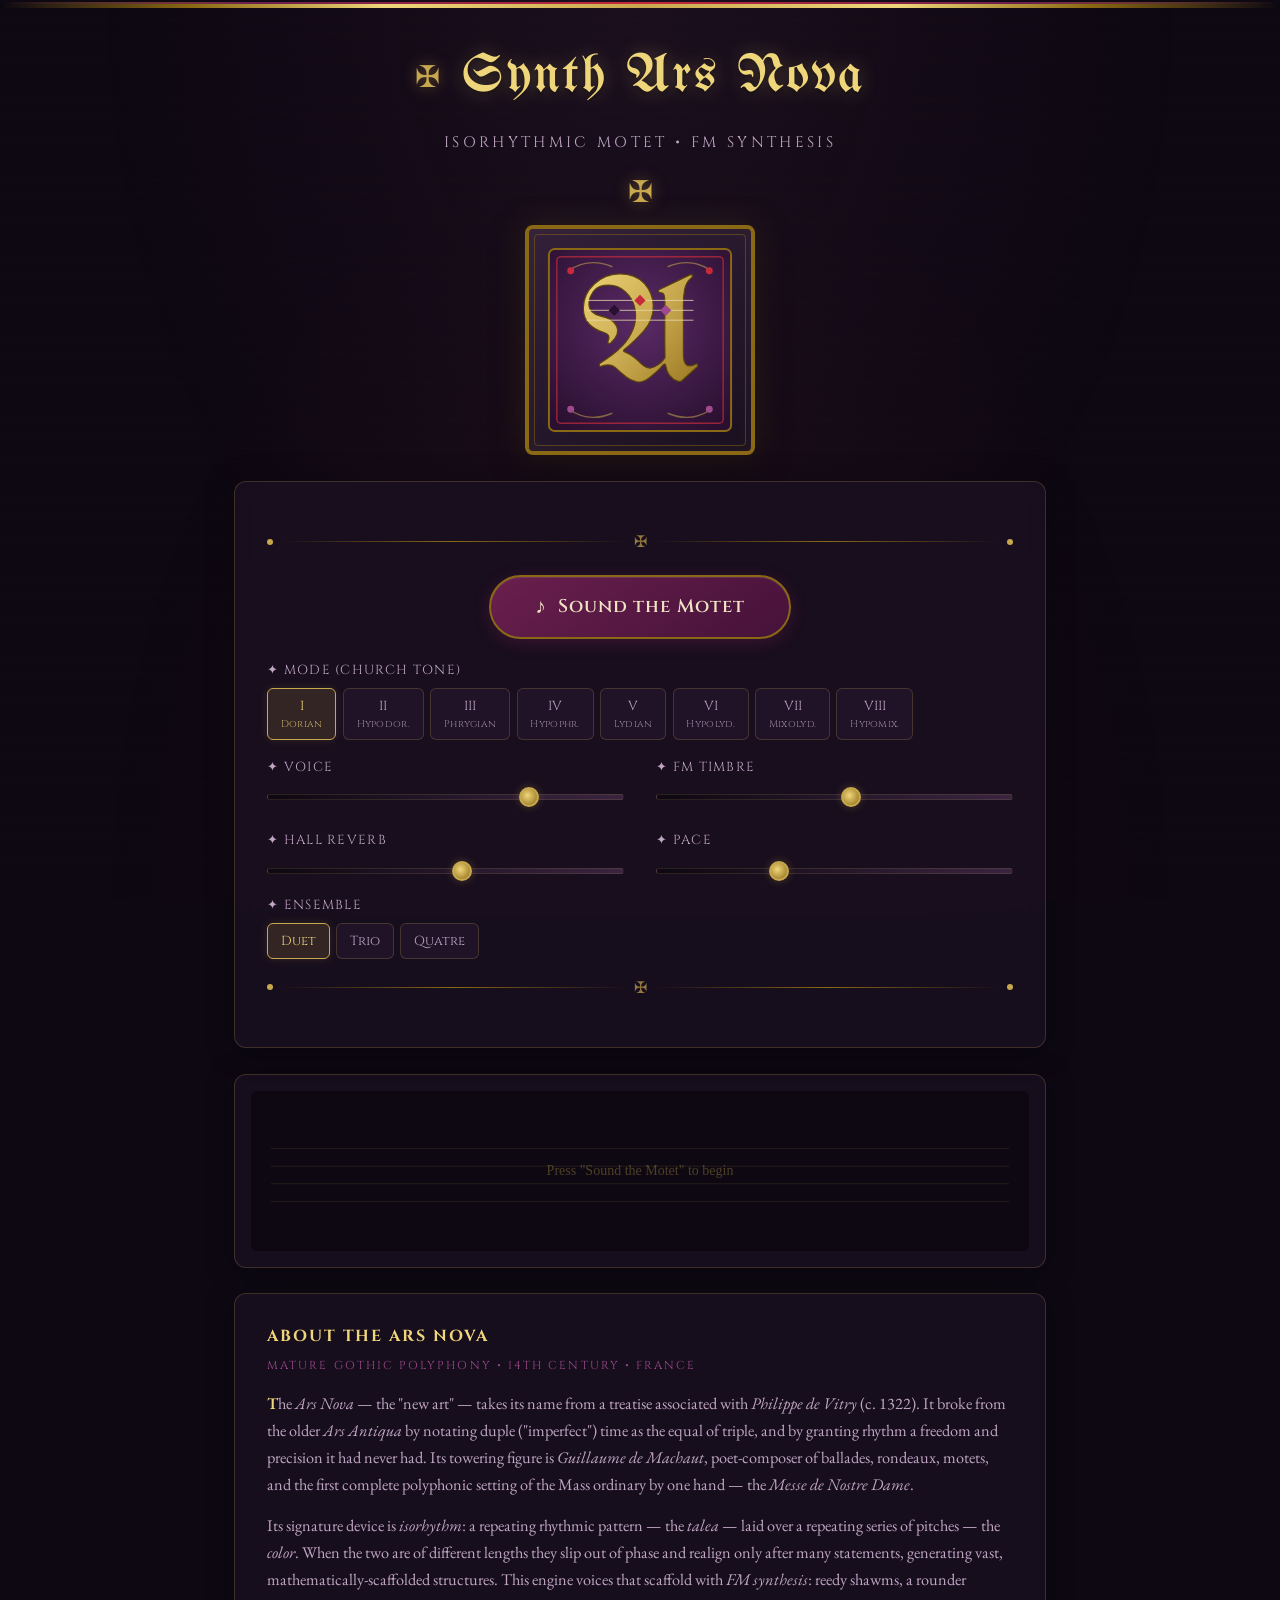
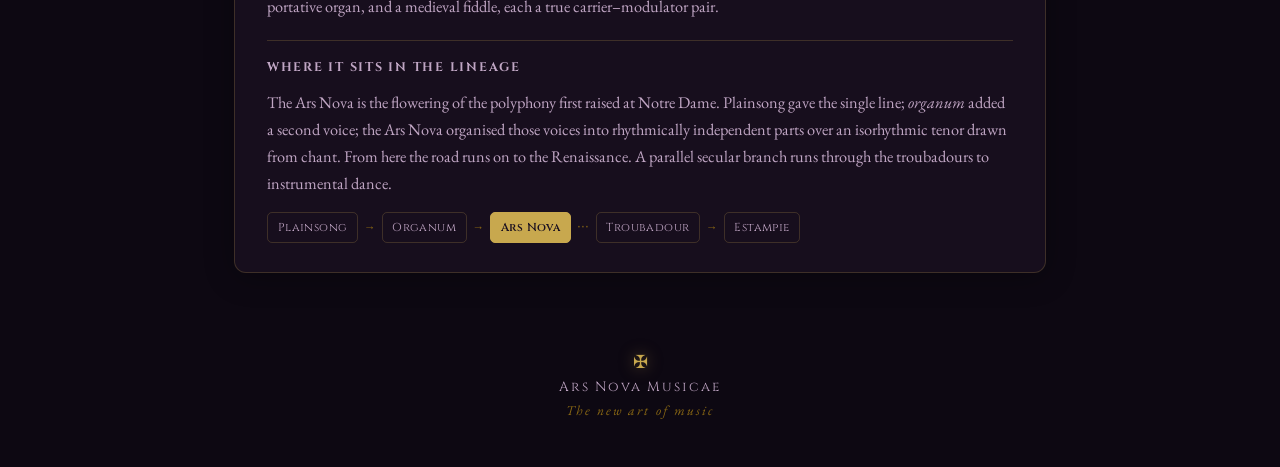
==== desktop.html @ 7fb3051f "Add Synth_ArsNova: high-quality Web Audio synthesizer Recreates an early-Western-music style in the " ====
<!DOCTYPE html>
<html lang="en">
<head>
    <meta charset="UTF-8">
    <meta name="viewport" content="width=device-width, initial-scale=1.0">
    <title>Synth Ars Nova — Isorhythmic FM Synthesizer</title>
    <link rel="preconnect" href="https://fonts.googleapis.com">
    <link rel="preconnect" href="https://fonts.gstatic.com" crossorigin>
    <link href="https://fonts.googleapis.com/css2?family=UnifrakturMaguntia&family=Cinzel:wght@400;600;700&family=EB+Garamond:ital,wght@0,400;0,600;1,400&display=swap" rel="stylesheet">
    <link rel="stylesheet" href="style.css">
</head>
<body>
    <div class="icon-border-top"></div>
    <div class="incense-container" id="incenseContainer"></div>

    <header>
        <div class="cross-ornament">&#x2720;</div>
        <h1>Synth Ars Nova</h1>
        <p class="subtitle">Isorhythmic Motet &#8226; FM Synthesis</p>
        <div class="cross-ornament">&#x2720;</div>
    </header>

    <main>
        <!-- Illuminated initial -->
        <div class="icon-frame" id="mainIcon">
            <svg viewBox="0 0 200 200" xmlns="http://www.w3.org/2000/svg" role="img" aria-label="Illuminated initial A">
                <defs>
                    <linearGradient id="gold" x1="0" y1="0" x2="1" y2="1">
                        <stop offset="0" stop-color="#f0d67a"/><stop offset="0.5" stop-color="#c8a84e"/><stop offset="1" stop-color="#8b6914"/>
                    </linearGradient>
                    <radialGradient id="halo" cx="0.5" cy="0.4" r="0.7">
                        <stop offset="0" stop-color="#5a2a66"/><stop offset="1" stop-color="#2a1030"/>
                    </radialGradient>
                </defs>
                <rect x="8" y="8" width="184" height="184" rx="6" fill="url(#halo)" stroke="#8b6914" stroke-width="2"/>
                <rect x="16" y="16" width="168" height="168" rx="4" fill="none" stroke="#c62b3a" stroke-width="1.5" opacity="0.7"/>
                <!-- vine flourishes -->
                <path d="M28 30 q20 -14 44 -4 M172 30 q-20 -14 -44 -4 M28 170 q20 14 44 4 M172 170 q-20 14 -44 4" fill="none" stroke="#c8a84e" stroke-width="1.4" opacity="0.55"/>
                <circle cx="30" cy="30" r="3.5" fill="#c62b3a"/><circle cx="170" cy="30" r="3.5" fill="#c62b3a"/>
                <circle cx="30" cy="170" r="3.5" fill="#9e4a8c"/><circle cx="170" cy="170" r="3.5" fill="#9e4a8c"/>
                <!-- initial A -->
                <text x="100" y="140" text-anchor="middle" font-family="UnifrakturMaguntia, serif" font-size="150" fill="url(#gold)" stroke="#5a4408" stroke-width="1.2">A</text>
                <!-- isorhythmic tenor grid with two taleae -->
                <g opacity="0.8" stroke="#e8d9b0" stroke-width="1">
                    <line x1="46" y1="60" x2="154" y2="60"/><line x1="46" y1="70" x2="154" y2="70"/><line x1="46" y1="80" x2="154" y2="80"/>
                </g>
                <rect x="70" y="66" width="8" height="8" fill="#2a1030" transform="rotate(45 74 70)"/>
                <rect x="96" y="56" width="8" height="8" fill="#c62b3a" transform="rotate(45 100 60)"/>
                <rect x="122" y="66" width="8" height="8" fill="#9e4a8c" transform="rotate(45 126 70)"/>
            </svg>
        </div>

        <div class="controls-panel">
            <div class="ornament-line"><span class="ornament-dot"></span><span class="ornament-rule"></span><span class="ornament-cross">&#x2720;</span><span class="ornament-rule"></span><span class="ornament-dot"></span></div>

            <div class="transport">
                <button class="btn-chant" id="btnChant" onclick="toggleChant()">
                    <span class="btn-icon">&#x266A;</span>
                    <span class="btn-text">Sound the Motet</span>
                </button>
            </div>

            <!-- Church modes -->
            <div class="control-group">
                <label class="control-label">&#x2726; Mode (Church Tone)</label>
                <div class="mode-selector">
                    <button class="mode-btn active" data-mode="1" onclick="setMode(1)">I<small>Dorian</small></button>
                    <button class="mode-btn" data-mode="2" onclick="setMode(2)">II<small>Hypodor.</small></button>
                    <button class="mode-btn" data-mode="3" onclick="setMode(3)">III<small>Phrygian</small></button>
                    <button class="mode-btn" data-mode="4" onclick="setMode(4)">IV<small>Hypophr.</small></button>
                    <button class="mode-btn" data-mode="5" onclick="setMode(5)">V<small>Lydian</small></button>
                    <button class="mode-btn" data-mode="6" onclick="setMode(6)">VI<small>Hypolyd.</small></button>
                    <button class="mode-btn" data-mode="7" onclick="setMode(7)">VII<small>Mixolyd.</small></button>
                    <button class="mode-btn" data-mode="8" onclick="setMode(8)">VIII<small>Hypomix.</small></button>
                </div>
            </div>

            <div class="sliders-grid">
                <div class="control-group"><label class="control-label">&#x2726; Voice</label><input type="range" class="slider" id="voiceVol" min="0" max="100" value="75" oninput="updateVoice()"></div>
                <div class="control-group"><label class="control-label">&#x2726; FM Timbre</label><input type="range" class="slider" id="brightAmt" min="0" max="100" value="55" oninput="updateBright()"></div>
                <div class="control-group"><label class="control-label">&#x2726; Hall Reverb</label><input type="range" class="slider" id="reverbMix" min="0" max="100" value="55" oninput="updateReverb()"></div>
                <div class="control-group"><label class="control-label">&#x2726; Pace</label><input type="range" class="slider" id="tempoSlider" min="44" max="104" value="64" oninput="updateTempo()"></div>
            </div>

            <div class="control-group">
                <label class="control-label">&#x2726; Ensemble</label>
                <div class="mode-selector">
                    <button class="choir-btn active" data-voices="2" onclick="setVoices(2)">Duet</button>
                    <button class="choir-btn" data-voices="3" onclick="setVoices(3)">Trio</button>
                    <button class="choir-btn" data-voices="4" onclick="setVoices(4)">Quatre</button>
                </div>
            </div>

            <div class="ornament-line"><span class="ornament-dot"></span><span class="ornament-rule"></span><span class="ornament-cross">&#x2720;</span><span class="ornament-rule"></span><span class="ornament-dot"></span></div>
        </div>

        <div class="visualization-frame">
            <canvas id="vizCanvas" width="800" height="200"></canvas>
        </div>

        <!-- About this style -->
        <div class="about-panel">
            <h2>About the Ars Nova</h2>
            <div class="era">Mature Gothic polyphony &#8226; 14th century &#8226; France</div>
            <p><span class="drop">T</span>he <em>Ars Nova</em> &mdash; the "new art" &mdash; takes its name from a treatise associated with <em>Philippe de Vitry</em> (c. 1322). It broke from the older <em>Ars Antiqua</em> by notating duple ("imperfect") time as the equal of triple, and by granting rhythm a freedom and precision it had never had. Its towering figure is <em>Guillaume de Machaut</em>, poet-composer of ballades, rondeaux, motets, and the first complete polyphonic setting of the Mass ordinary by one hand &mdash; the <em>Messe de Nostre&nbsp;Dame</em>.</p>
            <p>Its signature device is <em>isorhythm</em>: a repeating rhythmic pattern &mdash; the <em>talea</em> &mdash; laid over a repeating series of pitches &mdash; the <em>color</em>. When the two are of different lengths they slip out of phase and realign only after many statements, generating vast, mathematically-scaffolded structures. This engine voices that scaffold with <em>FM synthesis</em>: reedy shawms, a rounder portative organ, and a medieval fiddle, each a true carrier&ndash;modulator pair.</p>
            <div class="lineage">
                <h3>Where it sits in the lineage</h3>
                <p>The Ars Nova is the flowering of the polyphony first raised at Notre&nbsp;Dame. Plainsong gave the single line; <em>organum</em> added a second voice; the Ars Nova organised those voices into rhythmically independent parts over an isorhythmic tenor drawn from chant. From here the road runs on to the Renaissance. A parallel secular branch runs through the troubadours to instrumental dance.</p>
                <div class="lineage-chain">
                    <a href="https://brendanjameslynskey.github.io/Synth_Gregorian/">Plainsong</a>
                    <span class="arrow">&rarr;</span>
                    <a href="https://brendanjameslynskey.github.io/Synth_Organum/">Organum</a>
                    <span class="arrow">&rarr;</span>
                    <span class="node current">Ars Nova</span>
                    <span class="arrow">&#8231;&#8231;&#8231;</span>
                    <a href="https://brendanjameslynskey.github.io/Synth_Troubadour/">Troubadour</a>
                    <span class="arrow">&rarr;</span>
                    <a href="https://brendanjameslynskey.github.io/Synth_Estampie/">Estampie</a>
                </div>
            </div>
        </div>
    </main>

    <footer>
        <div class="cross-ornament small">&#x2720;</div>
        <p>Ars Nova Musicae</p>
        <p class="latin">The new art of music</p>
    </footer>

    <script src="arsnova-engine.js"></script>
    <script src="app.js"></script>
</body>
</html>
---- style.css ----
/* === Synth Ars Nova — Styles (courtly Gothic: vermilion, royal purple, gold) === */

:root {
    --gold: #c8a84e;
    --gold-bright: #f0d67a;
    --gold-dark: #8b6914;
    --accent: #6a1f4d;          /* royal purple rubric */
    --accent-light: #9e4a8c;
    --vermilion: #c62b3a;
    --ink: #1a1020;
    --ink-deep: #0d0812;
    --panel-line: rgba(200, 168, 78, 0.22);
    --parchment: #efe3c4;
    --text-main: #e8d9b0;
    --text-dim: #c0a6c4;
    --bg-dark: #0d0812;
    --bg-panel: rgba(26, 16, 32, 0.85);
}

* { margin: 0; padding: 0; box-sizing: border-box; }

body {
    font-family: 'EB Garamond', 'Cormorant Garamond', Georgia, serif;
    background: var(--bg-dark);
    color: var(--text-main);
    min-height: 100vh;
    overflow-x: hidden;
    position: relative;
}

body::before {
    content: '';
    position: fixed;
    inset: 0;
    background:
        radial-gradient(ellipse at 50% 0%, rgba(158, 74, 140, 0.10) 0%, transparent 60%),
        radial-gradient(ellipse at 50% 100%, rgba(198, 43, 58, 0.07) 0%, transparent 60%);
    pointer-events: none;
    z-index: 0;
}

/* Faint ruled-manuscript / tenor-grid texture */
body::after {
    content: '';
    position: fixed;
    inset: 0;
    background-image:
        url("data:image/svg+xml,%3Csvg xmlns='http://www.w3.org/2000/svg' width='80' height='80' viewBox='0 0 80 80'%3E%3Cpath d='M0 20h80M0 34h80M0 48h80M0 62h80' stroke='%23c8a84e' stroke-width='0.3' opacity='0.05'/%3E%3C/svg%3E");
    pointer-events: none;
    z-index: 0;
}

.icon-border-top {
    height: 6px;
    background: linear-gradient(90deg, transparent 0%, var(--gold-dark) 15%, var(--gold-bright) 30%, var(--gold) 50%, var(--gold-bright) 70%, var(--gold-dark) 85%, transparent 100%);
    position: relative;
    z-index: 10;
}
.icon-border-top::after {
    content: '';
    display: block;
    height: 2px;
    margin-top: 2px;
    background: linear-gradient(90deg, transparent 0%, var(--accent) 20%, var(--vermilion) 50%, var(--accent) 80%, transparent 100%);
}

/* Floating gilt motes */
.incense-container { position: fixed; inset: 0; pointer-events: none; z-index: 1; overflow: hidden; }
.smoke-particle {
    position: absolute;
    width: 4px; height: 4px;
    background: radial-gradient(circle, rgba(240, 214, 122, 0.35), transparent);
    border-radius: 50%;
    animation: smokeRise linear forwards;
}
@keyframes smokeRise {
    0% { opacity: 0; transform: translateY(0) translateX(0) scale(1); }
    20% { opacity: 0.4; }
    100% { opacity: 0; transform: translateY(-420px) translateX(var(--drift)) scale(7); }
}

header {
    text-align: center;
    padding: 2.5rem 1rem 1.2rem;
    position: relative;
    z-index: 5;
    display: flex;
    align-items: center;
    justify-content: center;
    gap: 1.4rem;
    flex-wrap: wrap;
}
.cross-ornament { font-size: 1.9rem; color: var(--gold); text-shadow: 0 0 15px rgba(200, 168, 78, 0.5); line-height: 1; }
.cross-ornament.small { font-size: 1.1rem; }

h1 {
    font-family: 'UnifrakturMaguntia', 'Cinzel', serif;
    font-size: clamp(2rem, 5vw, 3.4rem);
    font-weight: 400;
    color: var(--gold-bright);
    text-shadow: 0 0 20px rgba(240, 214, 122, 0.3), 0 2px 4px rgba(0, 0, 0, 0.5);
    letter-spacing: 0.04em;
}
.subtitle {
    font-family: 'Cinzel', serif;
    font-size: 0.95rem;
    color: var(--text-dim);
    letter-spacing: 0.22em;
    text-transform: uppercase;
    margin-top: 0.3rem;
    flex-basis: 100%;
}

main { max-width: 860px; margin: 0 auto; padding: 0 1.5rem 3rem; position: relative; z-index: 5; }

/* Illuminated-initial frame (inline SVG lives inside) */
.icon-frame {
    width: 230px;
    margin: 0 auto 1.6rem;
    padding: 12px;
    background: linear-gradient(145deg, #33203a, #1a1020);
    border: 4px solid var(--gold-dark);
    border-radius: 8px;
    box-shadow: 0 0 30px rgba(200, 168, 78, 0.15), inset 0 0 20px rgba(200, 168, 78, 0.05), 0 8px 32px rgba(0, 0, 0, 0.5);
    position: relative;
    cursor: pointer;
    transition: box-shadow 0.5s ease, transform 0.3s ease;
    overflow: hidden;
}
.icon-frame:hover { box-shadow: 0 0 50px rgba(200, 168, 78, 0.25), inset 0 0 30px rgba(200, 168, 78, 0.08), 0 8px 32px rgba(0, 0, 0, 0.5); transform: scale(1.02); }
.icon-frame.active { box-shadow: 0 0 60px rgba(240, 214, 122, 0.35), inset 0 0 30px rgba(158, 74, 140, 0.15), 0 8px 32px rgba(0, 0, 0, 0.5); border-color: var(--gold-bright); }
.icon-frame::before { content: ''; position: absolute; inset: 5px; border: 1px solid var(--gold-dark); border-radius: 4px; opacity: 0.5; pointer-events: none; z-index: 2; }
.icon-frame svg { width: 100%; height: auto; display: block; position: relative; z-index: 1; }

.controls-panel {
    background: var(--bg-panel);
    border: 1px solid var(--panel-line);
    border-radius: 12px;
    padding: 2rem;
    margin-bottom: 1.6rem;
    backdrop-filter: blur(10px);
    box-shadow: 0 4px 30px rgba(0, 0, 0, 0.3);
}

.ornament-line { display: flex; align-items: center; gap: 0.5rem; margin: 1.1rem 0; }
.ornament-dot { width: 6px; height: 6px; background: var(--gold); border-radius: 50%; flex-shrink: 0; }
.ornament-rule { flex: 1; height: 1px; background: linear-gradient(90deg, transparent, var(--gold-dark), transparent); }
.ornament-cross { color: var(--gold); font-size: 1rem; flex-shrink: 0; opacity: 0.7; }

.transport { display: flex; justify-content: center; margin: 1.4rem 0; }
.btn-chant {
    font-family: 'Cinzel', serif;
    font-size: 1.15rem;
    font-weight: 600;
    color: var(--parchment);
    background: linear-gradient(145deg, var(--accent), #45123a);
    border: 2px solid var(--gold-dark);
    border-radius: 50px;
    padding: 1rem 2.8rem;
    cursor: pointer;
    transition: all 0.3s ease;
    display: flex;
    align-items: center;
    gap: 0.7rem;
    box-shadow: 0 4px 15px rgba(106, 31, 77, 0.4), inset 0 1px 0 rgba(255, 255, 255, 0.1);
    letter-spacing: 0.05em;
}
.btn-chant:hover { background: linear-gradient(145deg, var(--accent-light), var(--accent)); border-color: var(--gold); box-shadow: 0 4px 20px rgba(106, 31, 77, 0.6), 0 0 20px rgba(200, 168, 78, 0.2); transform: translateY(-1px); }
.btn-chant:active { transform: translateY(1px); }
.btn-chant.playing { background: linear-gradient(145deg, #7a1f2a, #55131c); border-color: var(--gold-bright); animation: glowPulse 3s ease-in-out infinite; }
@keyframes glowPulse {
    0%, 100% { box-shadow: 0 4px 20px rgba(198, 43, 58, 0.4), 0 0 20px rgba(240, 214, 122, 0.1); }
    50% { box-shadow: 0 4px 25px rgba(198, 43, 58, 0.6), 0 0 35px rgba(240, 214, 122, 0.25); }
}
.btn-icon { font-size: 1.3rem; }

.control-label { display: block; font-family: 'Cinzel', serif; font-size: 0.82rem; color: var(--text-dim); letter-spacing: 0.1em; margin-bottom: 0.55rem; text-transform: uppercase; }
.control-group { margin-bottom: 1.1rem; }

.mode-selector { display: flex; gap: 0.4rem; flex-wrap: wrap; }
.mode-btn, .choir-btn {
    font-family: 'Cinzel', serif;
    font-size: 0.82rem;
    color: var(--text-dim);
    background: rgba(40, 24, 48, 0.6);
    border: 1px solid var(--panel-line);
    border-radius: 6px;
    padding: 0.5rem 0.8rem;
    cursor: pointer;
    transition: all 0.2s ease;
    min-width: 46px;
    text-align: center;
}
.mode-btn:hover, .choir-btn:hover { background: rgba(158, 74, 140, 0.15); border-color: var(--gold-dark); }
.mode-btn.active, .choir-btn.active { color: var(--gold-bright); background: rgba(200, 168, 78, 0.15); border-color: var(--gold); box-shadow: 0 0 10px rgba(200, 168, 78, 0.15); }
.mode-btn small { display: block; font-size: 0.62rem; letter-spacing: 0.03em; opacity: 0.75; margin-top: 2px; }

.sliders-grid { display: grid; grid-template-columns: 1fr 1fr; gap: 0.5rem 2rem; }
@media (max-width: 600px) { .sliders-grid { grid-template-columns: 1fr; } }

.slider {
    -webkit-appearance: none; appearance: none;
    width: 100%; height: 6px;
    background: linear-gradient(90deg, var(--ink-deep), #3a2440);
    border-radius: 3px; outline: none;
    border: 1px solid rgba(200, 168, 78, 0.15);
}
.slider::-webkit-slider-thumb { -webkit-appearance: none; appearance: none; width: 20px; height: 20px; background: radial-gradient(circle at 40% 40%, var(--gold-bright), var(--gold-dark)); border-radius: 50%; cursor: pointer; border: 2px solid var(--gold); box-shadow: 0 0 8px rgba(200, 168, 78, 0.3); }
.slider::-webkit-slider-thumb:hover { box-shadow: 0 0 15px rgba(200, 168, 78, 0.5); }
.slider::-moz-range-thumb { width: 20px; height: 20px; background: radial-gradient(circle at 40% 40%, var(--gold-bright), var(--gold-dark)); border-radius: 50%; cursor: pointer; border: 2px solid var(--gold); box-shadow: 0 0 8px rgba(200, 168, 78, 0.3); }

.visualization-frame { background: var(--bg-panel); border: 1px solid var(--panel-line); border-radius: 12px; padding: 1rem; overflow: hidden; box-shadow: 0 4px 30px rgba(0, 0, 0, 0.3); margin-bottom: 1.6rem; }
#vizCanvas { width: 100%; height: 160px; display: block; border-radius: 6px; }

/* About-this-style panel */
.about-panel {
    background: var(--bg-panel);
    border: 1px solid var(--panel-line);
    border-radius: 12px;
    padding: 1.8rem 2rem;
    box-shadow: 0 4px 30px rgba(0, 0, 0, 0.3);
    line-height: 1.65;
}
.about-panel h2 { font-family: 'Cinzel', serif; font-size: 1rem; letter-spacing: 0.12em; text-transform: uppercase; color: var(--gold-bright); margin-bottom: 0.4rem; }
.about-panel .era { font-family: 'Cinzel', serif; font-size: 0.72rem; letter-spacing: 0.18em; text-transform: uppercase; color: var(--accent-light); margin-bottom: 1rem; }
.about-panel p { color: var(--text-dim); font-size: 1.02rem; margin-bottom: 0.9rem; }
.about-panel p:last-child { margin-bottom: 0; }
.about-panel .drop { color: var(--gold-bright); font-weight: 600; }
.lineage { margin-top: 1.2rem; padding-top: 1.1rem; border-top: 1px solid var(--panel-line); }
.lineage h3 { font-family: 'Cinzel', serif; font-size: 0.78rem; letter-spacing: 0.14em; text-transform: uppercase; color: var(--text-dim); margin-bottom: 0.7rem; }
.lineage-chain { display: flex; flex-wrap: wrap; gap: 0.35rem; align-items: center; font-family: 'Cinzel', serif; font-size: 0.72rem; letter-spacing: 0.04em; }
.lineage-chain a, .lineage-chain span.node { color: var(--text-dim); text-decoration: none; padding: 0.3rem 0.6rem; border: 1px solid var(--panel-line); border-radius: 5px; transition: all 0.2s ease; white-space: nowrap; }
.lineage-chain a:hover { color: var(--gold-bright); border-color: var(--gold); }
.lineage-chain span.node.current { color: var(--ink); background: var(--gold); border-color: var(--gold); font-weight: 600; }
.lineage-chain .arrow { color: var(--gold-dark); }

footer { text-align: center; padding: 2rem 1rem 3rem; position: relative; z-index: 5; }
footer p { font-family: 'Cinzel', serif; font-size: 0.85rem; color: var(--text-dim); letter-spacing: 0.15em; margin-top: 0.5rem; }
footer .latin { font-family: 'EB Garamond', serif; font-style: italic; font-size: 0.85rem; color: var(--gold-dark); margin-top: 0.3rem; }

::-webkit-scrollbar { width: 8px; }
::-webkit-scrollbar-track { background: var(--bg-dark); }
::-webkit-scrollbar-thumb { background: var(--gold-dark); border-radius: 4px; }
::-webkit-scrollbar-thumb:hover { background: var(--gold); }
::selection { background: rgba(158, 74, 140, 0.35); color: var(--parchment); }
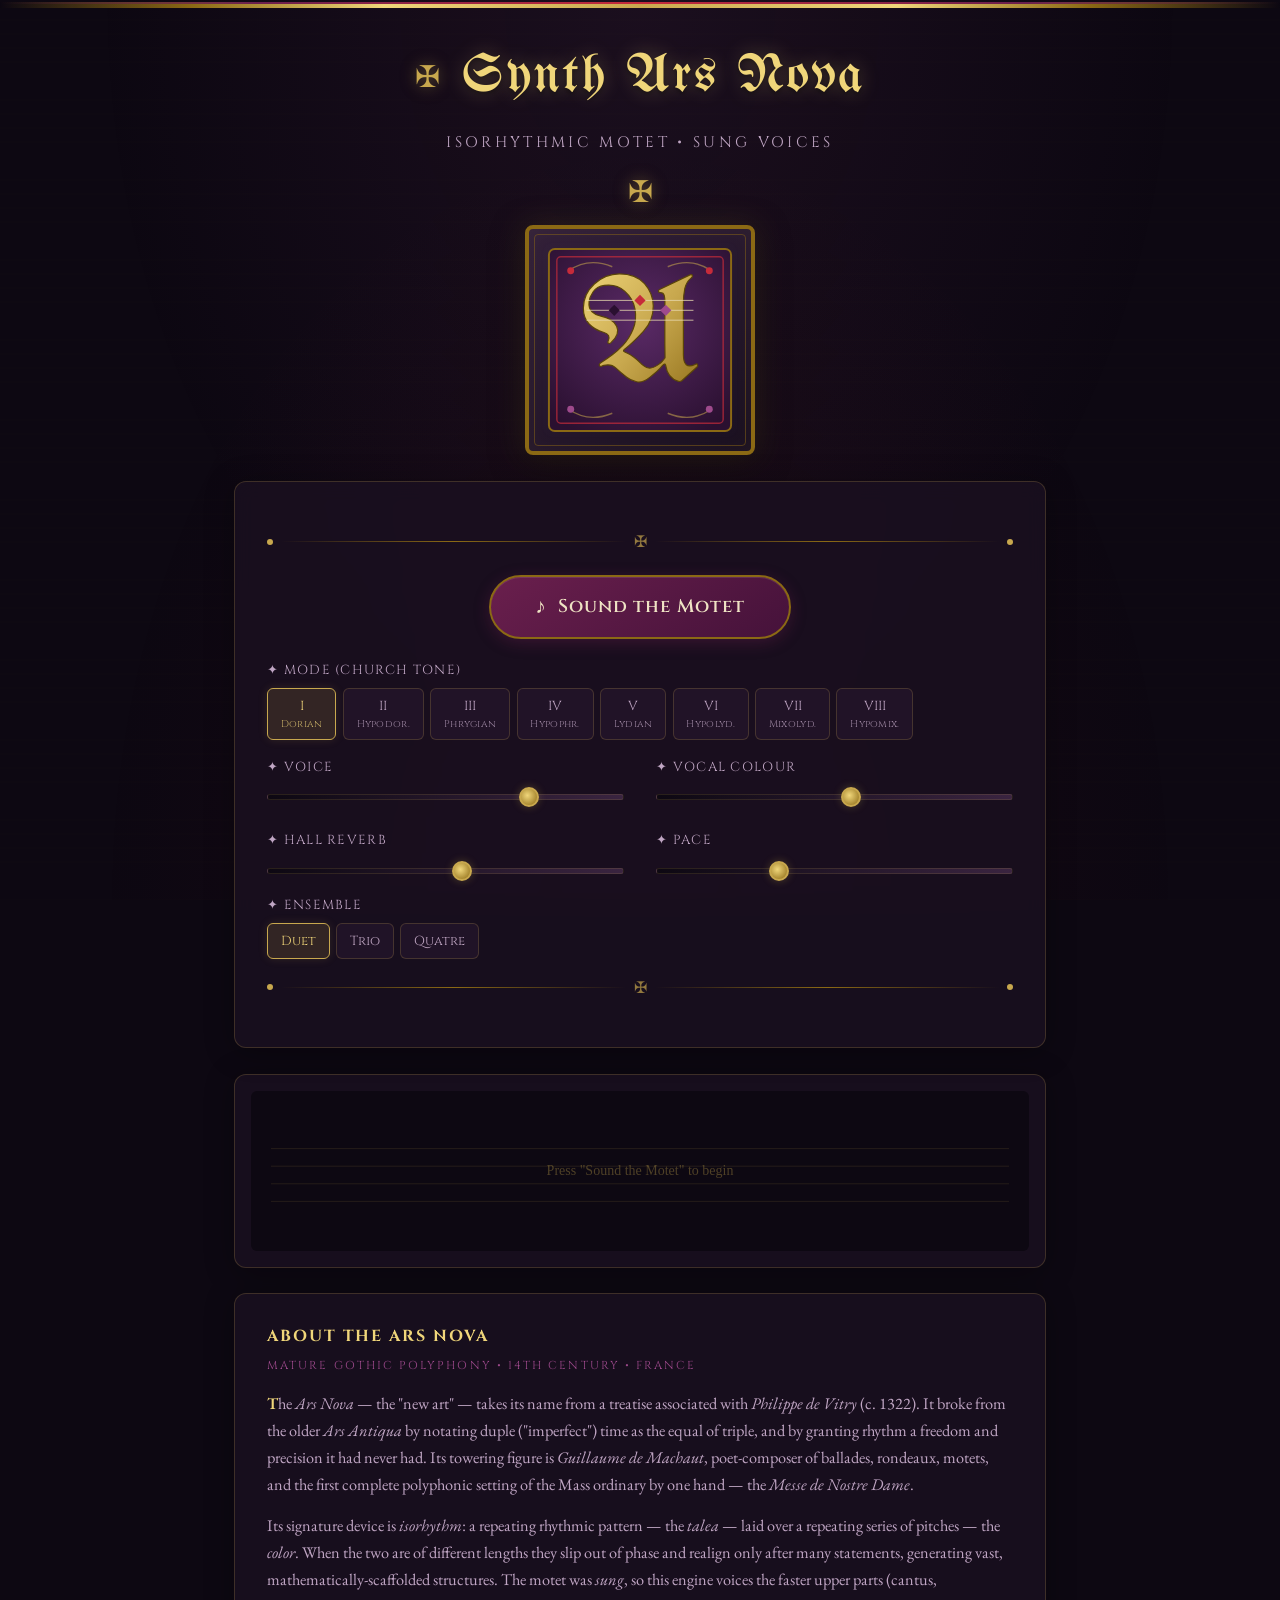
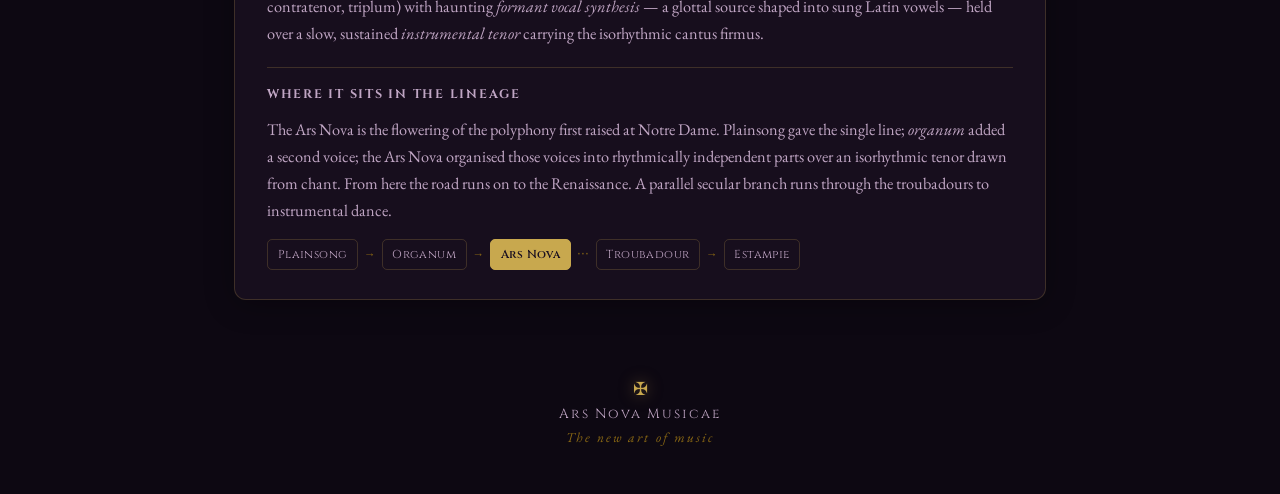
==== commit 284c6c09: "Rework Ars Nova to sung voices (formant synthesis) over instrumental tenor The isorhythmic motet was" ====
--- a/desktop.html
+++ b/desktop.html
@@ -16,7 +16,7 @@
     <header>
         <div class="cross-ornament">&#x2720;</div>
         <h1>Synth Ars Nova</h1>
-        <p class="subtitle">Isorhythmic Motet &#8226; FM Synthesis</p>
+        <p class="subtitle">Isorhythmic Motet &#8226; Sung Voices</p>
         <div class="cross-ornament">&#x2720;</div>
     </header>
 
@@ -77,7 +77,7 @@
 
             <div class="sliders-grid">
                 <div class="control-group"><label class="control-label">&#x2726; Voice</label><input type="range" class="slider" id="voiceVol" min="0" max="100" value="75" oninput="updateVoice()"></div>
-                <div class="control-group"><label class="control-label">&#x2726; FM Timbre</label><input type="range" class="slider" id="brightAmt" min="0" max="100" value="55" oninput="updateBright()"></div>
+                <div class="control-group"><label class="control-label">&#x2726; Vocal Colour</label><input type="range" class="slider" id="brightAmt" min="0" max="100" value="55" oninput="updateBright()"></div>
                 <div class="control-group"><label class="control-label">&#x2726; Hall Reverb</label><input type="range" class="slider" id="reverbMix" min="0" max="100" value="55" oninput="updateReverb()"></div>
                 <div class="control-group"><label class="control-label">&#x2726; Pace</label><input type="range" class="slider" id="tempoSlider" min="44" max="104" value="64" oninput="updateTempo()"></div>
             </div>
@@ -103,7 +103,7 @@
             <h2>About the Ars Nova</h2>
             <div class="era">Mature Gothic polyphony &#8226; 14th century &#8226; France</div>
             <p><span class="drop">T</span>he <em>Ars Nova</em> &mdash; the "new art" &mdash; takes its name from a treatise associated with <em>Philippe de Vitry</em> (c. 1322). It broke from the older <em>Ars Antiqua</em> by notating duple ("imperfect") time as the equal of triple, and by granting rhythm a freedom and precision it had never had. Its towering figure is <em>Guillaume de Machaut</em>, poet-composer of ballades, rondeaux, motets, and the first complete polyphonic setting of the Mass ordinary by one hand &mdash; the <em>Messe de Nostre&nbsp;Dame</em>.</p>
-            <p>Its signature device is <em>isorhythm</em>: a repeating rhythmic pattern &mdash; the <em>talea</em> &mdash; laid over a repeating series of pitches &mdash; the <em>color</em>. When the two are of different lengths they slip out of phase and realign only after many statements, generating vast, mathematically-scaffolded structures. This engine voices that scaffold with <em>FM synthesis</em>: reedy shawms, a rounder portative organ, and a medieval fiddle, each a true carrier&ndash;modulator pair.</p>
+            <p>Its signature device is <em>isorhythm</em>: a repeating rhythmic pattern &mdash; the <em>talea</em> &mdash; laid over a repeating series of pitches &mdash; the <em>color</em>. When the two are of different lengths they slip out of phase and realign only after many statements, generating vast, mathematically-scaffolded structures. The motet was <em>sung</em>, so this engine voices the faster upper parts (cantus, contratenor, triplum) with haunting <em>formant vocal synthesis</em> &mdash; a glottal source shaped into sung Latin vowels &mdash; held over a slow, sustained <em>instrumental tenor</em> carrying the isorhythmic cantus firmus.</p>
             <div class="lineage">
                 <h3>Where it sits in the lineage</h3>
                 <p>The Ars Nova is the flowering of the polyphony first raised at Notre&nbsp;Dame. Plainsong gave the single line; <em>organum</em> added a second voice; the Ars Nova organised those voices into rhythmically independent parts over an isorhythmic tenor drawn from chant. From here the road runs on to the Renaissance. A parallel secular branch runs through the troubadours to instrumental dance.</p>
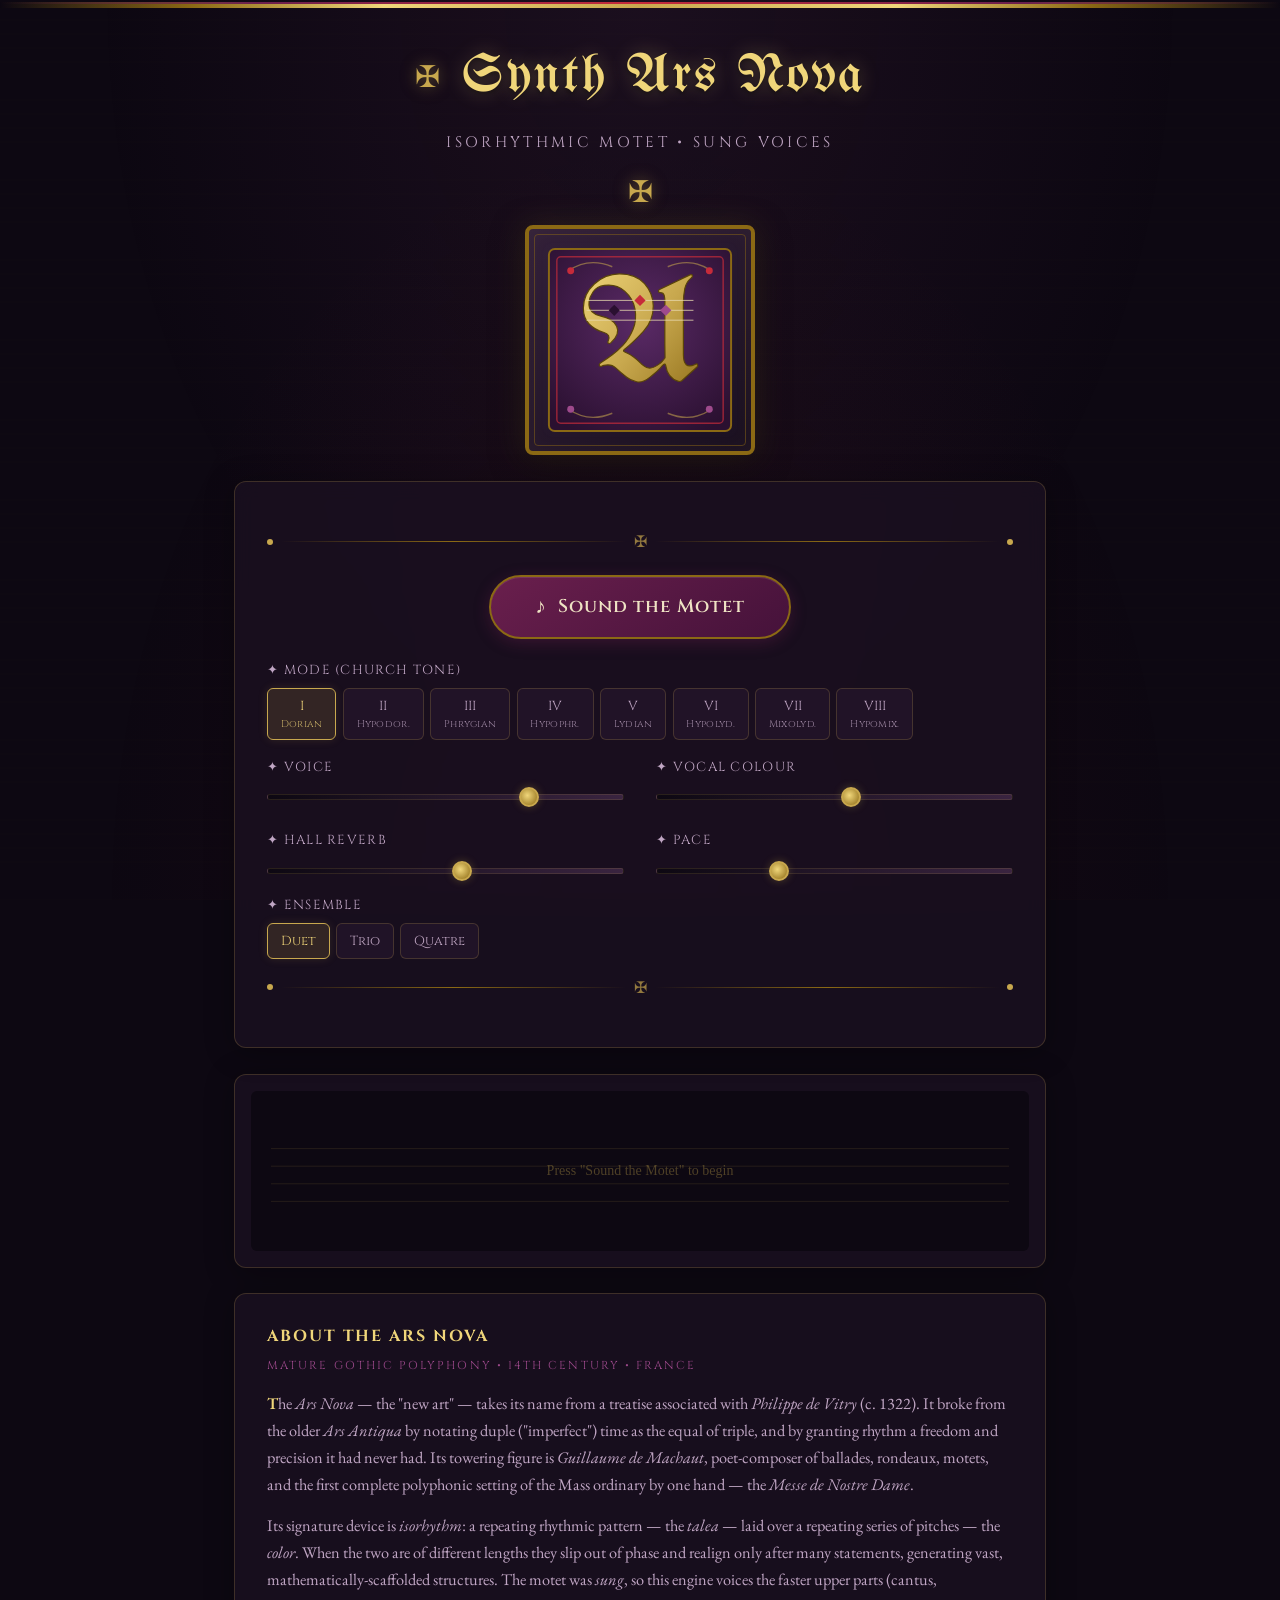
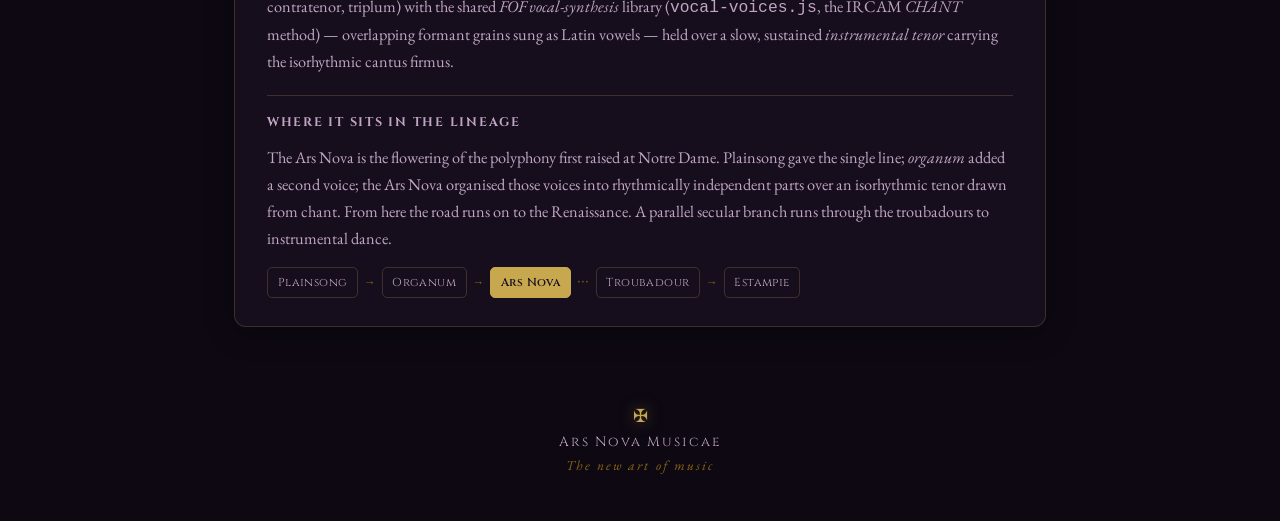
==== commit 3f4b8517: "Sing via shared vocal-voices.js FOF library Replace the app's inline source-filter formant voice wit" ====
--- a/desktop.html
+++ b/desktop.html
@@ -103,7 +103,7 @@
             <h2>About the Ars Nova</h2>
             <div class="era">Mature Gothic polyphony &#8226; 14th century &#8226; France</div>
             <p><span class="drop">T</span>he <em>Ars Nova</em> &mdash; the "new art" &mdash; takes its name from a treatise associated with <em>Philippe de Vitry</em> (c. 1322). It broke from the older <em>Ars Antiqua</em> by notating duple ("imperfect") time as the equal of triple, and by granting rhythm a freedom and precision it had never had. Its towering figure is <em>Guillaume de Machaut</em>, poet-composer of ballades, rondeaux, motets, and the first complete polyphonic setting of the Mass ordinary by one hand &mdash; the <em>Messe de Nostre&nbsp;Dame</em>.</p>
-            <p>Its signature device is <em>isorhythm</em>: a repeating rhythmic pattern &mdash; the <em>talea</em> &mdash; laid over a repeating series of pitches &mdash; the <em>color</em>. When the two are of different lengths they slip out of phase and realign only after many statements, generating vast, mathematically-scaffolded structures. The motet was <em>sung</em>, so this engine voices the faster upper parts (cantus, contratenor, triplum) with haunting <em>formant vocal synthesis</em> &mdash; a glottal source shaped into sung Latin vowels &mdash; held over a slow, sustained <em>instrumental tenor</em> carrying the isorhythmic cantus firmus.</p>
+            <p>Its signature device is <em>isorhythm</em>: a repeating rhythmic pattern &mdash; the <em>talea</em> &mdash; laid over a repeating series of pitches &mdash; the <em>color</em>. When the two are of different lengths they slip out of phase and realign only after many statements, generating vast, mathematically-scaffolded structures. The motet was <em>sung</em>, so this engine voices the faster upper parts (cantus, contratenor, triplum) with the shared <em>FOF vocal-synthesis</em> library (<code>vocal-voices.js</code>, the IRCAM <em>CHANT</em> method) &mdash; overlapping formant grains sung as Latin vowels &mdash; held over a slow, sustained <em>instrumental tenor</em> carrying the isorhythmic cantus firmus.</p>
             <div class="lineage">
                 <h3>Where it sits in the lineage</h3>
                 <p>The Ars Nova is the flowering of the polyphony first raised at Notre&nbsp;Dame. Plainsong gave the single line; <em>organum</em> added a second voice; the Ars Nova organised those voices into rhythmically independent parts over an isorhythmic tenor drawn from chant. From here the road runs on to the Renaissance. A parallel secular branch runs through the troubadours to instrumental dance.</p>
@@ -128,6 +128,7 @@
         <p class="latin">The new art of music</p>
     </footer>
 
+    <script src="vocal-voices.js"></script>
     <script src="arsnova-engine.js"></script>
     <script src="app.js"></script>
 </body>
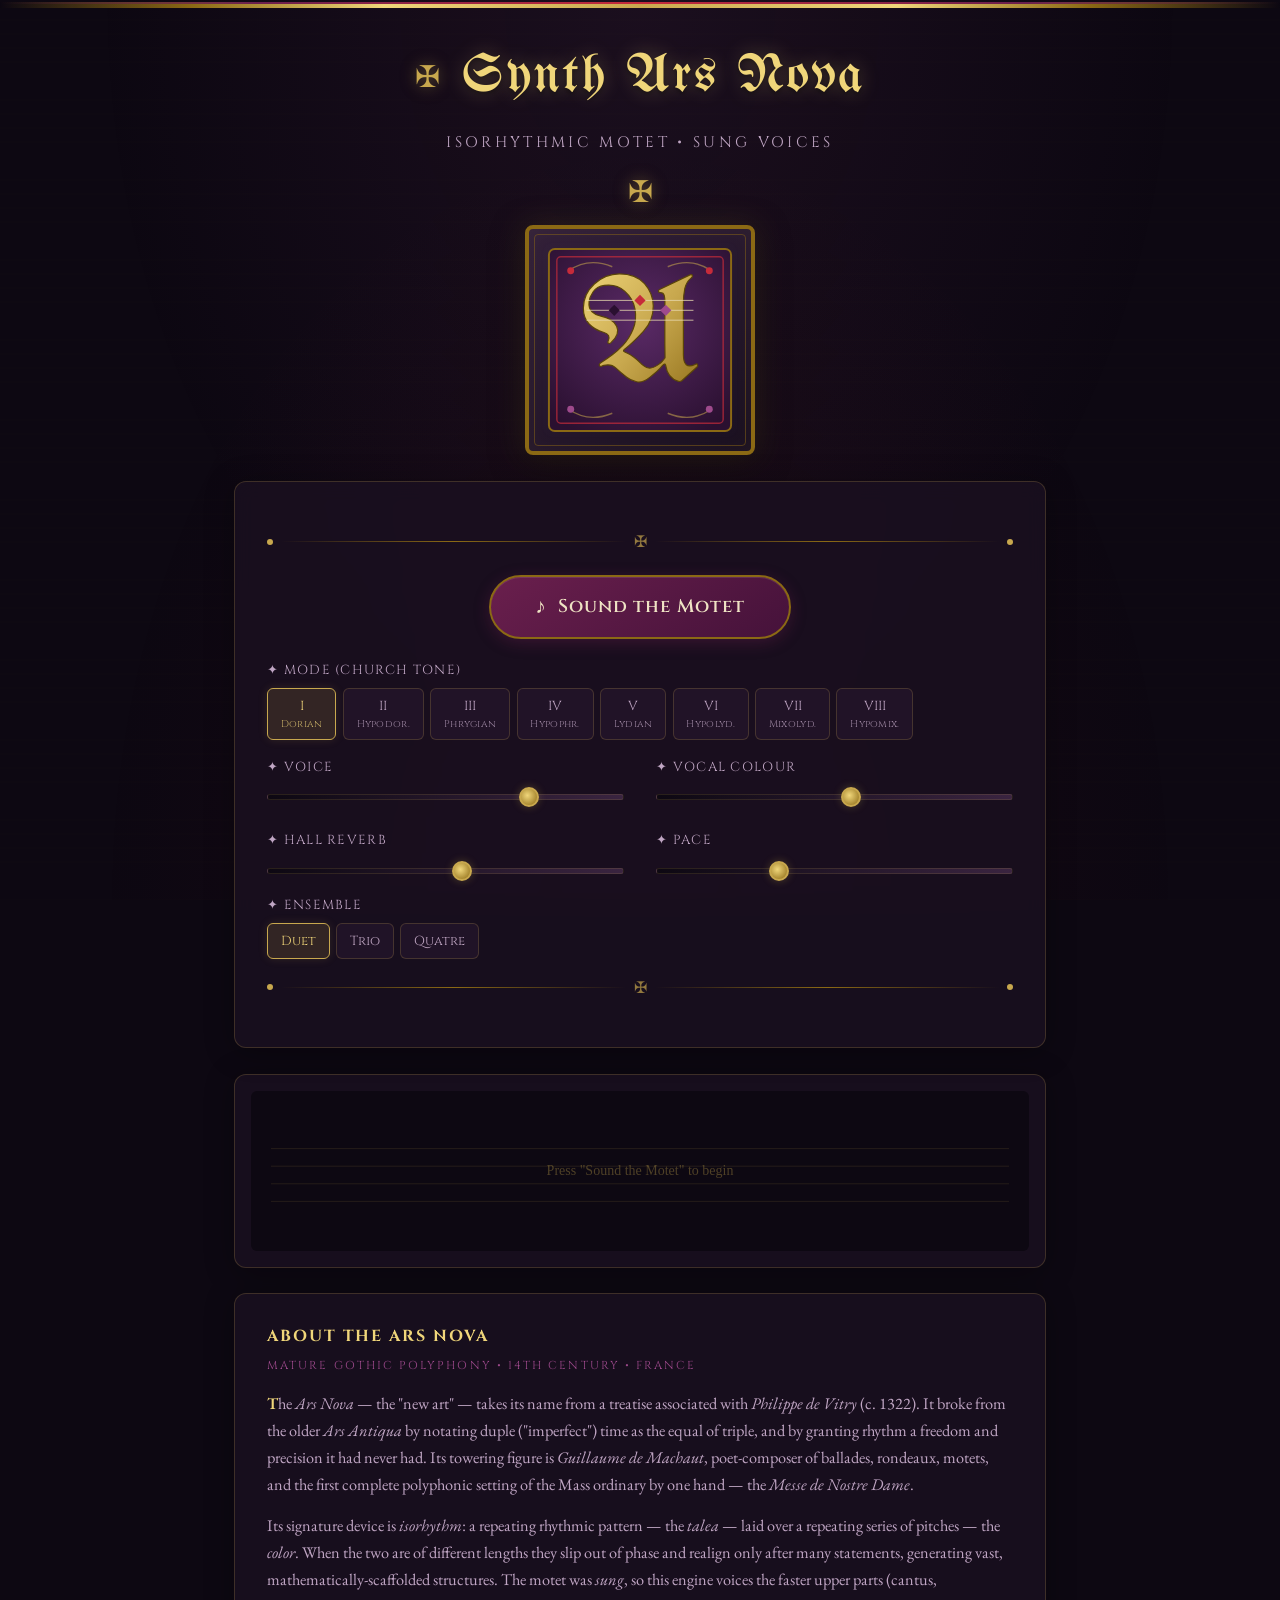
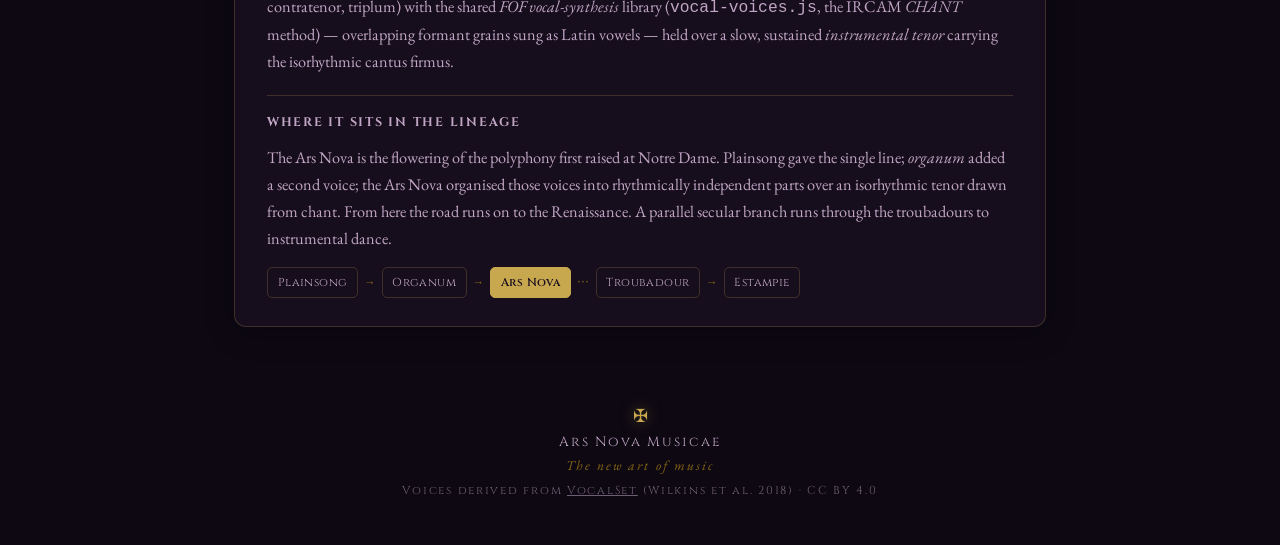
==== commit 66f82de3: "Replace synthesized voices with real sampled voices (VocalSet) The FOF/formant synthesis never sound" ====
--- a/desktop.html
+++ b/desktop.html
@@ -126,6 +126,7 @@
         <div class="cross-ornament small">&#x2720;</div>
         <p>Ars Nova Musicae</p>
         <p class="latin">The new art of music</p>
+            <p style="font-size:0.72rem;opacity:0.55;margin-top:0.6rem;">Voices derived from <a href="https://zenodo.org/records/1193957" style="color:inherit;">VocalSet</a> (Wilkins et al. 2018) &middot; CC BY 4.0</p>
     </footer>
 
     <script src="vocal-voices.js"></script>
